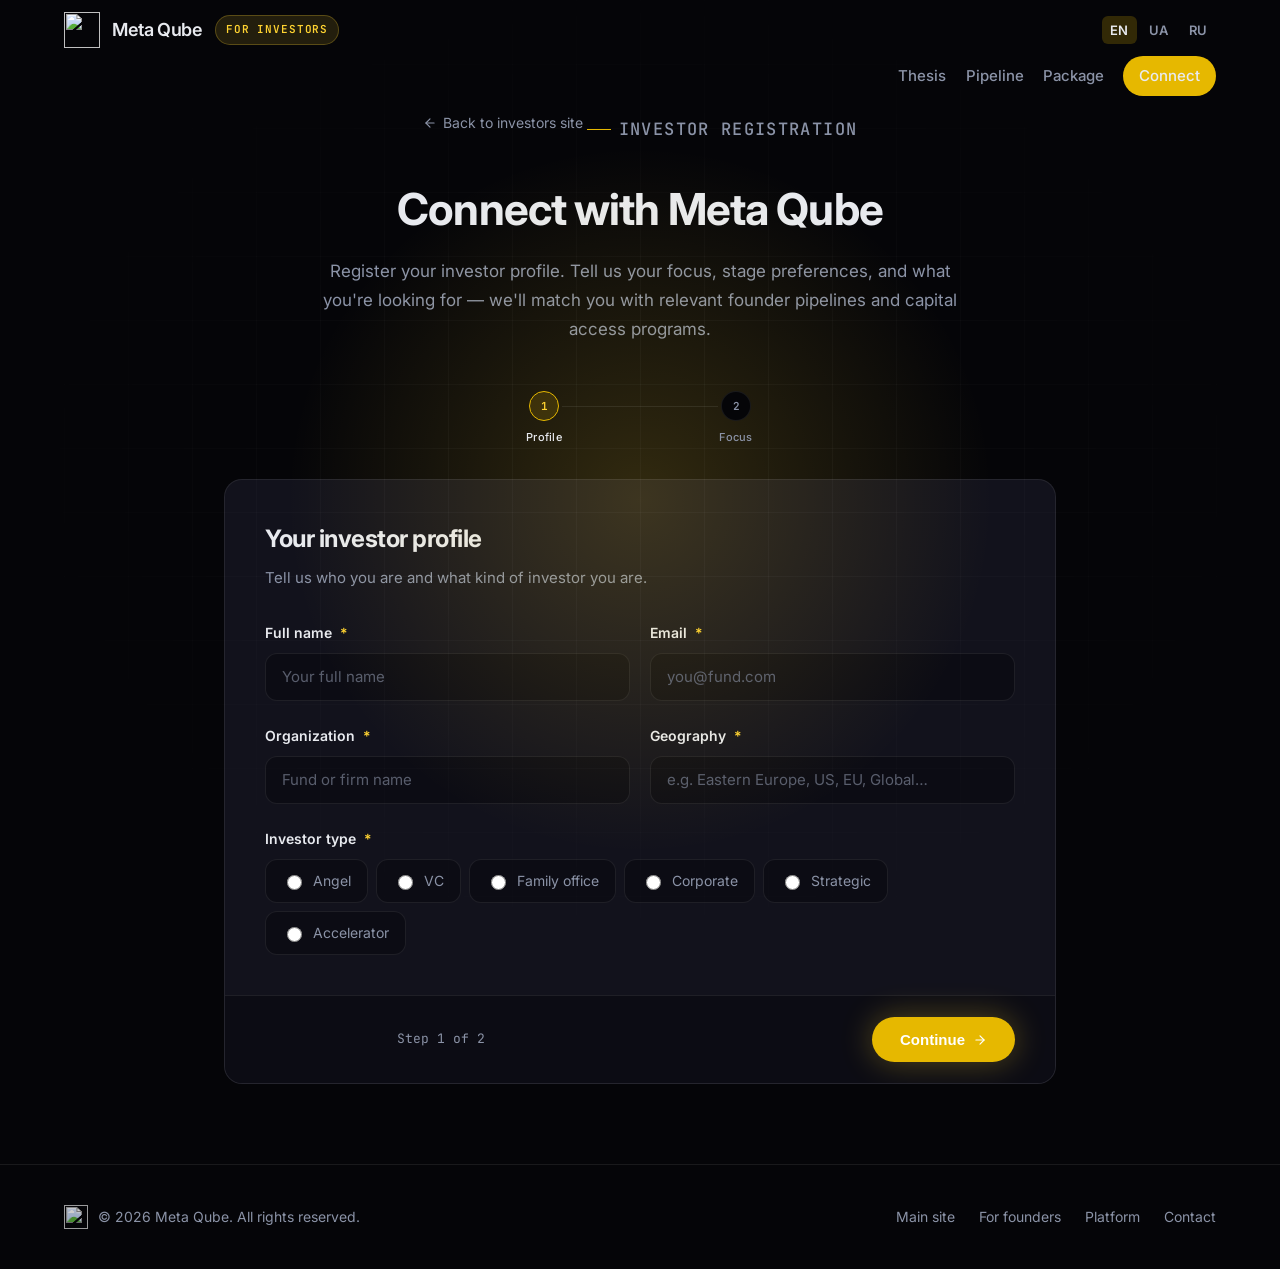
==== connect/index.html @ dbc69217 "Add registration form" ====
<!DOCTYPE html>
<html lang="en">
<head>
  <meta charset="UTF-8">
  <meta name="viewport" content="width=device-width, initial-scale=1.0">
  <meta name="description" content="Connect with Meta Qube — register your investor profile to explore verified, operationally-ready founder pipelines and capital access programs.">
  <meta name="theme-color" content="#FFD331">
  <title>Connect with Meta Qube — Investor Registration</title>

  <link rel="alternate" hreflang="en" href="https://capital.meta-qube.com/connect/">
  <link rel="alternate" hreflang="uk" href="https://capital.meta-qube.com/ua/connect/">
  <link rel="alternate" hreflang="ru" href="https://capital.meta-qube.com/ru/connect/">
  <link rel="alternate" hreflang="x-default" href="https://capital.meta-qube.com/connect/">

  <link rel="icon" href="https://meta-qube.com/favicon.ico" sizes="any">
  <link rel="icon" href="https://meta-qube.com/favicon-32x32.png" type="image/png" sizes="32x32">
  <link rel="icon" href="https://meta-qube.com/favicon-16x16.png" type="image/png" sizes="16x16">
  <link rel="apple-touch-icon" href="https://meta-qube.com/apple-touch-icon.png">
  <link rel="manifest" href="/site.webmanifest">

  <link rel="preconnect" href="https://fonts.googleapis.com">
  <link rel="preconnect" href="https://fonts.gstatic.com" crossorigin>
  <link href="https://fonts.googleapis.com/css2?family=Inter:wght@400;500;600;700&family=JetBrains+Mono:wght@500&display=swap" rel="stylesheet">
  <link rel="stylesheet" href="/styles.css">
  <style>
    .connect-page {
      position: relative;
      overflow: hidden;
      padding-block: 7rem 5rem;
      min-height: 100vh;
    }

    .connect-header {
      text-align: center;
      max-width: 42rem;
      margin: 0 auto 3rem;
    }

    .back-link {
      display: inline-flex;
      align-items: center;
      gap: 0.375rem;
      font-size: 0.875rem;
      color: var(--text-muted);
      margin-bottom: 1.75rem;
    }

    .back-link:hover { color: var(--text); }

    .connect-header h1 {
      font-size: clamp(2rem, 4vw, 2.75rem);
      font-weight: 700;
      letter-spacing: -0.02em;
      margin: 0.75rem 0 0.75rem;
    }

    .connect-header > p {
      color: var(--text-muted);
      font-size: 1.0625rem;
      margin: 0;
      line-height: 1.7;
    }

    /* 2-step stepper */
    .stepper {
      display: flex;
      align-items: flex-start;
      justify-content: center;
      max-width: 24rem;
      margin: 0 auto 2rem;
      padding: 0;
      list-style: none;
      gap: 0;
    }

    .stepper-step {
      display: flex;
      flex-direction: column;
      align-items: center;
      flex: 1;
      position: relative;
    }

    .stepper-step:not(:last-child)::after {
      content: '';
      position: absolute;
      top: 0.9375rem;
      left: calc(50% + 1.125rem);
      right: calc(-50% + 1.125rem);
      height: 1px;
      background: var(--border);
      transition: background 0.3s;
    }

    .stepper-step.completed:not(:last-child)::after {
      background: var(--accent);
    }

    .step-dot {
      width: 1.875rem;
      height: 1.875rem;
      border-radius: 50%;
      display: flex;
      align-items: center;
      justify-content: center;
      font-family: var(--font-mono);
      font-size: 0.6875rem;
      font-weight: 600;
      border: 1px solid var(--border);
      background: var(--bg);
      color: var(--text-muted);
      margin-bottom: 0.5rem;
      transition: border-color 0.2s, background 0.2s, color 0.2s;
      position: relative;
      z-index: 1;
    }

    .stepper-step.active .step-dot {
      border-color: var(--accent);
      background: color-mix(in srgb, var(--accent) 15%, transparent);
      color: var(--accent-bright);
    }

    .stepper-step.completed .step-dot {
      border-color: var(--accent);
      background: var(--accent);
      color: #1a1000;
    }

    .step-label {
      font-size: 0.6875rem;
      font-weight: 500;
      letter-spacing: 0.03em;
      color: var(--text-muted);
      text-align: center;
    }

    .stepper-step.active .step-label { color: var(--text); }

    /* Wizard card */
    .wizard-card {
      background: var(--surface);
      border: 1px solid var(--border);
      border-radius: calc(var(--radius) * 1.5);
      max-width: 52rem;
      margin: 0 auto;
      overflow: hidden;
    }

    .wizard-step { display: none; padding: 2.5rem; }
    .wizard-step.active { display: block; }
    .wizard-step-header { margin-bottom: 2rem; }

    .wizard-step-header h2 {
      font-size: 1.5rem;
      font-weight: 700;
      letter-spacing: -0.02em;
      margin: 0 0 0.5rem;
    }

    .step-desc { color: var(--text-muted); font-size: 0.9375rem; margin: 0; line-height: 1.6; }

    .form-row { display: grid; grid-template-columns: 1fr 1fr; gap: 1.25rem; }
    .form-group { margin-bottom: 1.5rem; }
    .form-group:last-child { margin-bottom: 0; }

    .form-label { display: block; font-size: 0.875rem; font-weight: 600; margin-bottom: 0.5rem; color: var(--text); }
    .req { color: var(--accent-bright); margin-left: 0.25rem; }

    .form-input, .form-select, .form-textarea {
      width: 100%;
      background: var(--bg-elevated);
      border: 1px solid var(--border);
      border-radius: var(--radius);
      padding: 0.75rem 1rem;
      color: var(--text);
      font-family: var(--font-sans);
      font-size: 0.9375rem;
      line-height: 1.5;
      transition: border-color 0.2s, box-shadow 0.2s;
      outline: none;
    }

    .form-input::placeholder, .form-textarea::placeholder { color: var(--text-muted); opacity: 0.6; }

    .form-input:focus, .form-select:focus, .form-textarea:focus {
      border-color: var(--accent);
      box-shadow: 0 0 0 3px var(--accent-glow);
    }

    .form-input.invalid, .form-select.invalid, .form-textarea.invalid { border-color: #ef5350; }

    .form-select {
      appearance: none;
      background-image: url("data:image/svg+xml,%3Csvg width='12' height='8' viewBox='0 0 12 8' fill='none' xmlns='http://www.w3.org/2000/svg'%3E%3Cpath d='M1 1l5 5 5-5' stroke='%238b93a7' stroke-width='1.5' stroke-linecap='round'/%3E%3C/svg%3E");
      background-repeat: no-repeat;
      background-position: right 1rem center;
      padding-right: 2.5rem;
      cursor: pointer;
    }

    .form-select option { background: var(--bg-elevated); }
    .form-textarea { resize: vertical; min-height: 5.5rem; }
    .form-hint { font-size: 0.8125rem; color: var(--text-muted); margin-top: 0.375rem; }
    .field-error { font-size: 0.8125rem; color: #ef5350; margin-top: 0.375rem; display: none; }
    .field-error.show { display: block; }

    .option-group {
      display: flex;
      flex-wrap: wrap;
      gap: 0.5rem;
      margin-top: 0.5rem;
    }

    .option-label {
      display: inline-flex;
      align-items: center;
      gap: 0.5rem;
      padding: 0.625rem 1rem;
      background: var(--bg-elevated);
      border: 1px solid var(--border);
      border-radius: var(--radius);
      cursor: pointer;
      font-size: 0.875rem;
      color: var(--text-muted);
      transition: border-color 0.15s, background 0.15s, color 0.15s;
      user-select: none;
    }

    .option-label:hover {
      border-color: color-mix(in srgb, var(--accent) 60%, transparent);
      background: color-mix(in srgb, var(--accent) 6%, transparent);
      color: var(--text);
    }

    .option-label input[type="radio"],
    .option-label input[type="checkbox"] {
      width: 0.9375rem;
      height: 0.9375rem;
      accent-color: var(--accent);
      flex-shrink: 0;
      cursor: pointer;
    }

    .option-label:has(input:checked) {
      border-color: var(--accent);
      background: color-mix(in srgb, var(--accent) 12%, transparent);
      color: var(--text);
    }

    .option-group.invalid .option-label { border-color: rgba(239, 83, 80, 0.4); }

    .wizard-nav {
      display: flex;
      align-items: center;
      padding: 1.25rem 2.5rem;
      border-top: 1px solid var(--border);
      background: var(--bg-elevated);
      gap: 1rem;
    }

    .wizard-nav-right { margin-left: auto; }
    .step-counter { font-family: var(--font-mono); font-size: 0.8125rem; color: var(--text-muted); }

    .consent-group {
      display: flex;
      align-items: flex-start;
      gap: 0.875rem;
      padding: 1.25rem;
      background: var(--bg-elevated);
      border: 1px solid var(--border);
      border-radius: var(--radius);
      margin-top: 1.5rem;
    }

    .consent-group.invalid { border-color: rgba(239, 83, 80, 0.4); }

    .consent-group input[type="checkbox"] {
      width: 1.125rem;
      height: 1.125rem;
      accent-color: var(--accent);
      flex-shrink: 0;
      margin-top: 0.1875rem;
      cursor: pointer;
    }

    .consent-group label { font-size: 0.875rem; color: var(--text-muted); cursor: pointer; line-height: 1.55; }

    .hp-field { position: absolute; left: -9999px; width: 1px; height: 1px; overflow: hidden; }

    .success-state { display: none; text-align: center; padding: 4rem 2rem; max-width: 40rem; margin: 0 auto; }
    .success-state.active { display: block; }

    .success-icon {
      width: 3.75rem;
      height: 3.75rem;
      display: flex;
      align-items: center;
      justify-content: center;
      background: color-mix(in srgb, var(--accent) 15%, transparent);
      border: 1px solid color-mix(in srgb, var(--accent) 30%, transparent);
      border-radius: 50%;
      margin: 0 auto 1.5rem;
      color: var(--accent-bright);
    }

    .success-state h2 { font-size: clamp(1.75rem, 3vw, 2.25rem); font-weight: 700; letter-spacing: -0.02em; margin: 0 0 1rem; }
    .success-state > p { color: var(--text-muted); font-size: 1rem; margin: 0 0 1.25rem; line-height: 1.7; }
    .success-ref { font-family: var(--font-mono); font-size: 0.8125rem; color: var(--text-muted); margin-bottom: 2rem; }

    .submit-error {
      display: none;
      margin-bottom: 1.25rem;
      padding: 1rem 1.25rem;
      background: rgba(239, 83, 80, 0.12);
      border: 1px solid rgba(239, 83, 80, 0.35);
      border-radius: var(--radius);
      color: #ffb4b4;
      font-size: 0.9375rem;
      line-height: 1.55;
    }

    .submit-error.show { display: block; }

    .btn:disabled { opacity: 0.6; cursor: not-allowed; transform: none; }

    @media (max-width: 640px) {
      .wizard-step { padding: 1.5rem; }
      .wizard-nav { padding: 1rem 1.5rem; flex-wrap: wrap; }
      .step-counter { order: -1; width: 100%; }
      .form-row { grid-template-columns: 1fr; }
    }
  </style>
</head>
<body class="audience-investors">
  <header class="site-header" id="header">
    <div class="container header-inner">
      <div class="header-top">
        <a href="/" class="logo">
          <img src="https://meta-qube.com/images/metaqube.png" alt="" width="36" height="36">
          Meta Qube
        </a>
        <span class="audience-badge">For investors</span>
        <nav class="lang-switch" aria-label="Language">
          <a href="/connect/" class="lang-link active" hreflang="en" aria-current="page">EN</a>
          <a href="/ua/connect/" class="lang-link" hreflang="uk">UA</a>
          <a href="/ru/connect/" class="lang-link" hreflang="ru">RU</a>
        </nav>
        <button class="menu-toggle" id="menu-toggle" aria-label="Toggle menu" aria-expanded="false">
          <svg width="24" height="24" viewBox="0 0 24 24" fill="none" stroke="currentColor" stroke-width="2" stroke-linecap="round">
            <line x1="4" y1="7" x2="20" y2="7"/>
            <line x1="4" y1="12" x2="20" y2="12"/>
            <line x1="4" y1="17" x2="20" y2="17"/>
          </svg>
        </button>
      </div>
      <nav class="nav" id="nav">
        <a href="/#thesis">Thesis</a>
        <a href="/#pipeline">Pipeline</a>
        <a href="/#capital-package">Package</a>
        <a href="/connect/" class="nav-cta">Connect</a>
      </nav>
    </div>
  </header>

  <main>
    <section class="connect-page">
      <div class="hero-bg" aria-hidden="true">
        <div class="hero-glow"></div>
        <div class="hero-grid"></div>
      </div>
      <div class="container">

        <header class="connect-header">
          <a href="/" class="back-link">
            <svg width="14" height="14" viewBox="0 0 24 24" fill="none" stroke="currentColor" stroke-width="2" stroke-linecap="round" stroke-linejoin="round" aria-hidden="true">
              <line x1="19" y1="12" x2="5" y2="12"/><polyline points="12 19 5 12 12 5"/>
            </svg>
            Back to investors site
          </a>
          <p class="eyebrow">Investor registration</p>
          <h1>Connect with Meta Qube</h1>
          <p>
            Register your investor profile. Tell us your focus, stage preferences, and
            what you're looking for — we'll match you with relevant founder pipelines
            and capital access programs.
          </p>
        </header>

        <!-- 2-step stepper -->
        <ol class="stepper" aria-label="Registration steps">
          <li class="stepper-step" id="s0"><span class="step-dot">1</span><span class="step-label">Profile</span></li>
          <li class="stepper-step" id="s1"><span class="step-dot">2</span><span class="step-label">Focus</span></li>
        </ol>

        <div id="wizard-container">
          <div class="wizard-card">

            <!-- Step 1: Contact & profile -->
            <div class="wizard-step" id="step-0">
              <div class="wizard-step-header">
                <h2>Your investor profile</h2>
                <p class="step-desc">Tell us who you are and what kind of investor you are.</p>
              </div>
              <div class="form-row">
                <div class="form-group">
                  <label class="form-label" for="full_name">Full name <span class="req">*</span></label>
                  <input type="text" id="full_name" name="full_name" class="form-input" autocomplete="name" placeholder="Your full name">
                  <div class="field-error" data-err="full_name">Please enter your full name.</div>
                </div>
                <div class="form-group">
                  <label class="form-label" for="email">Email <span class="req">*</span></label>
                  <input type="email" id="email" name="email" class="form-input" autocomplete="email" placeholder="you@fund.com">
                  <div class="field-error" data-err="email">Please enter a valid email address.</div>
                </div>
              </div>
              <div class="form-row">
                <div class="form-group">
                  <label class="form-label" for="organization">Organization <span class="req">*</span></label>
                  <input type="text" id="organization" name="organization" class="form-input" autocomplete="organization" placeholder="Fund or firm name">
                  <div class="field-error" data-err="organization">Please enter your organization.</div>
                </div>
                <div class="form-group">
                  <label class="form-label" for="geography">Geography <span class="req">*</span></label>
                  <input type="text" id="geography" name="geography" class="form-input" placeholder="e.g. Eastern Europe, US, EU, Global…">
                  <div class="field-error" data-err="geography">Please enter your focus geography.</div>
                </div>
              </div>
              <div class="form-group">
                <label class="form-label">Investor type <span class="req">*</span></label>
                <div class="option-group" data-radgroup="investor_type">
                  <label class="option-label"><input type="radio" name="investor_type" value="Angel"> Angel</label>
                  <label class="option-label"><input type="radio" name="investor_type" value="VC"> VC</label>
                  <label class="option-label"><input type="radio" name="investor_type" value="Family office"> Family office</label>
                  <label class="option-label"><input type="radio" name="investor_type" value="Corporate"> Corporate</label>
                  <label class="option-label"><input type="radio" name="investor_type" value="Strategic"> Strategic</label>
                  <label class="option-label"><input type="radio" name="investor_type" value="Accelerator"> Accelerator</label>
                </div>
                <div class="field-error" data-err="investor_type">Please select your investor type.</div>
              </div>
            </div>

            <!-- Step 2: Investment focus -->
            <div class="wizard-step" id="step-1">
              <div class="wizard-step-header">
                <h2>Investment focus</h2>
                <p class="step-desc">Tell us what you look for in early-stage startups.</p>
              </div>
              <div id="submit-error" class="submit-error" role="alert" hidden></div>
              <div class="form-group">
                <label class="form-label">Focus sectors <span class="req">*</span></label>
                <div class="option-group" data-chkgroup="focus_sectors">
                  <label class="option-label"><input type="checkbox" name="focus_sectors" value="SaaS"> SaaS</label>
                  <label class="option-label"><input type="checkbox" name="focus_sectors" value="Marketplace"> Marketplace</label>
                  <label class="option-label"><input type="checkbox" name="focus_sectors" value="Fintech"> Fintech</label>
                  <label class="option-label"><input type="checkbox" name="focus_sectors" value="AI/ML"> AI / ML</label>
                  <label class="option-label"><input type="checkbox" name="focus_sectors" value="HealthTech"> HealthTech</label>
                  <label class="option-label"><input type="checkbox" name="focus_sectors" value="EdTech"> EdTech</label>
                  <label class="option-label"><input type="checkbox" name="focus_sectors" value="PropTech"> PropTech</label>
                  <label class="option-label"><input type="checkbox" name="focus_sectors" value="Developer tools"> Developer tools</label>
                  <label class="option-label"><input type="checkbox" name="focus_sectors" value="Other"> Other</label>
                </div>
                <div class="field-error" data-err="focus_sectors">Please select at least one focus sector.</div>
              </div>
              <div class="form-group">
                <label class="form-label">Stage preference <span class="req">*</span></label>
                <div class="option-group" data-chkgroup="stage_preference">
                  <label class="option-label"><input type="checkbox" name="stage_preference" value="Pre-seed"> Pre-seed</label>
                  <label class="option-label"><input type="checkbox" name="stage_preference" value="Seed"> Seed</label>
                  <label class="option-label"><input type="checkbox" name="stage_preference" value="Series A"> Series A</label>
                  <label class="option-label"><input type="checkbox" name="stage_preference" value="Series B+"> Series B+</label>
                  <label class="option-label"><input type="checkbox" name="stage_preference" value="Later stage"> Later stage</label>
                </div>
                <div class="field-error" data-err="stage_preference">Please select at least one stage.</div>
              </div>
              <div class="form-row">
                <div class="form-group">
                  <label class="form-label" for="ticket_range">Typical ticket range <span class="req">*</span></label>
                  <select id="ticket_range" name="ticket_range" class="form-select">
                    <option value="">Select range</option>
                    <option value="Under $25K">&lt; $25K</option>
                    <option value="$25K–$100K">$25K – $100K</option>
                    <option value="$100K–$500K">$100K – $500K</option>
                    <option value="$500K–$2M">$500K – $2M</option>
                    <option value="$2M+">$2M+</option>
                  </select>
                  <div class="field-error" data-err="ticket_range">Please select your ticket range.</div>
                </div>
                <div class="form-group">
                  <label class="form-label">Pipeline interest <span class="req">*</span></label>
                  <div class="option-group" data-radgroup="pipeline_interest">
                    <label class="option-label"><input type="radio" name="pipeline_interest" value="Actively looking"> Actively looking</label>
                    <label class="option-label"><input type="radio" name="pipeline_interest" value="Selectively"> Selectively</label>
                    <label class="option-label"><input type="radio" name="pipeline_interest" value="Monitoring"> Monitoring</label>
                  </div>
                  <div class="field-error" data-err="pipeline_interest">Please select your pipeline interest.</div>
                </div>
              </div>
              <div class="form-group">
                <label class="form-label" for="notes">Additional notes</label>
                <textarea id="notes" name="notes" class="form-textarea" placeholder="Any specific criteria, co-investment interests, or programs you'd like to discuss?"></textarea>
              </div>
              <!-- Honeypot -->
              <div class="hp-field" aria-hidden="true">
                <label for="website">Website</label>
                <input type="text" id="website" name="website" tabindex="-1" autocomplete="off">
              </div>
              <div class="consent-group" id="consent-group">
                <input type="checkbox" id="consent" name="consent">
                <label for="consent">
                  I agree that the information I provide will be used by Meta Qube to evaluate
                  my registration and follow up by email. I understand this is not a binding agreement.
                </label>
              </div>
              <div class="field-error" data-err="consent">Please confirm your consent to proceed.</div>
            </div>

            <!-- Navigation -->
            <div class="wizard-nav">
              <button id="btn-back" class="btn btn-secondary" type="button">
                <svg width="14" height="14" viewBox="0 0 24 24" fill="none" stroke="currentColor" stroke-width="2" stroke-linecap="round" stroke-linejoin="round" aria-hidden="true">
                  <line x1="19" y1="12" x2="5" y2="12"/><polyline points="12 19 5 12 12 5"/>
                </svg>
                Back
              </button>
              <span id="step-counter" class="step-counter">Step 1 of 2</span>
              <div class="wizard-nav-right">
                <button id="btn-next" class="btn btn-primary" type="button">
                  Continue
                  <svg width="14" height="14" viewBox="0 0 24 24" fill="none" stroke="currentColor" stroke-width="2" stroke-linecap="round" stroke-linejoin="round" aria-hidden="true">
                    <line x1="5" y1="12" x2="19" y2="12"/><polyline points="12 5 19 12 12 19"/>
                  </svg>
                </button>
                <button id="btn-submit" class="btn btn-primary" type="button" style="display:none">
                  Submit registration
                  <svg width="14" height="14" viewBox="0 0 24 24" fill="none" stroke="currentColor" stroke-width="2" stroke-linecap="round" stroke-linejoin="round" aria-hidden="true">
                    <line x1="5" y1="12" x2="19" y2="12"/><polyline points="12 5 19 12 12 19"/>
                  </svg>
                </button>
              </div>
            </div>

          </div><!-- /.wizard-card -->
        </div><!-- /#wizard-container -->

        <!-- Success state -->
        <div id="success-state" class="success-state" role="status">
          <div class="success-icon" aria-hidden="true">
            <svg width="26" height="26" viewBox="0 0 24 24" fill="none" stroke="currentColor" stroke-width="2.5" stroke-linecap="round" stroke-linejoin="round">
              <polyline points="20 6 9 17 4 12"/>
            </svg>
          </div>
          <p class="eyebrow" style="justify-content:center">Registration received</p>
          <h2>We'll be in touch</h2>
          <p>
            Your investor registration has been submitted. The Meta Qube team will review
            your profile and reach out to <strong id="success-email"></strong> shortly.
          </p>
          <p class="success-ref">Reference: <code id="success-app-id"></code></p>
          <a href="/" class="btn btn-secondary">Back to investors site</a>
        </div>

      </div><!-- /.container -->
    </section>
  </main>

  <footer class="site-footer">
    <div class="container footer-inner">
      <div class="footer-brand">
        <img src="https://meta-qube.com/images/metaqube.png" alt="" width="24" height="24">
        <span>&copy; 2026 Meta Qube. All rights reserved.</span>
      </div>
      <div class="footer-links">
        <a href="https://meta-qube.com/">Main site</a>
        <a href="https://founders.meta-qube.com/">For founders</a>
        <a href="https://platform.meta-qube.com/">Platform</a>
        <a href="mailto:timur@metarhia.com">Contact</a>
      </div>
    </div>
  </footer>

  <iframe name="hidden_submit_frame" hidden title="" aria-hidden="true"></iframe>

  <noscript>
    <style>.wizard-card,.stepper{display:none}</style>
    <div style="text-align:center;padding:5rem 2rem;color:#8b93a7">
      JavaScript is required for this form.
      You can also reach us at <a href="mailto:timur@metarhia.com">timur@metarhia.com</a>.
    </div>
  </noscript>

  <script>
    const header = document.getElementById('header');
    const menuToggle = document.getElementById('menu-toggle');
    const nav = document.getElementById('nav');

    window.addEventListener('scroll', () => {
      header.classList.toggle('scrolled', window.scrollY > 20);
    }, { passive: true });

    menuToggle.addEventListener('click', () => {
      const open = nav.classList.toggle('open');
      menuToggle.setAttribute('aria-expanded', open);
    });

    nav.querySelectorAll('a').forEach(link => {
      link.addEventListener('click', () => {
        nav.classList.remove('open');
        menuToggle.setAttribute('aria-expanded', 'false');
      });
    });

    (function () {
      // =================================================================
      // SETUP REQUIRED — replace placeholder values with real Google Form
      // entry IDs after completing GOOGLE_FORMS_SETUP.md.
      // =================================================================
      const FORM_ACTION = 'https://docs.google.com/forms/d/e/1FAIpQLSeL9eDaKQGil574lGF-RE7xICGuHhQXOnE_uFR2UfyzG5wZzw/formResponse';

      const FIELD_MAP = {
        application_id:    'entry.516014060',
        locale:            'entry.22774475',
        website:           'entry.619349226',
        full_name:         'entry.281403150',
        email:             'entry.1877680361',
        organization:      'entry.714760246',
        investor_type:     'entry.449309169',
        geography:         'entry.194112793',
        focus_sectors:     'entry.1850735877',
        stage_preference:  'entry.1570633267',
        ticket_range:      'entry.1666657565',
        pipeline_interest: 'entry.1932667155',
        notes:             'entry.522374752',
      };

      const DRAFT_KEY   = 'metaqube-investor-connect';
      const TOTAL_STEPS = 2;

      let currentStep = 0;
      let data = (function () { try { return JSON.parse(localStorage.getItem(DRAFT_KEY)) || {}; } catch { return {}; } })();
      if (!data.application_id) {
        data.application_id = crypto.randomUUID ? crypto.randomUUID() : 'xxxxxxxx-xxxx-4xxx-yxxx-xxxxxxxxxxxx'.replace(/[xy]/g, c => { const r = Math.random() * 16 | 0; return (c === 'x' ? r : (r & 0x3 | 0x8)).toString(16); });
      }

      const stepEls   = Array.from(document.querySelectorAll('.wizard-step'));
      const stepDots  = Array.from(document.querySelectorAll('.stepper-step'));
      const btnBack   = document.getElementById('btn-back');
      const btnNext   = document.getElementById('btn-next');
      const btnSubmit = document.getElementById('btn-submit');
      const container = document.getElementById('wizard-container');
      const successEl = document.getElementById('success-state');
      const counterEl = document.getElementById('step-counter');
      const submitError = document.getElementById('submit-error');

      const PLACEHOLDER_RE = /REPLACE|_FORM_ID/i;
      const SUBMIT_ERROR_MSG = 'This form is not connected to Google Forms yet, so your registration was not saved. Complete GOOGLE_FORMS_SETUP.md and replace the placeholder form URL and entry IDs in this page. Your answers are still saved in this browser — you can submit again after setup. Or email <a href="mailto:timur@metarhia.com">timur@metarhia.com</a>.';

      function saveDraft() { try { localStorage.setItem(DRAFT_KEY, JSON.stringify(data)); } catch {} }
      function clearDraft() { try { localStorage.removeItem(DRAFT_KEY); } catch {} }

      function collectStep(idx) {
        const step = stepEls[idx];
        step.querySelectorAll('input:not([type=radio]):not([type=checkbox]), select, textarea').forEach(el => { if (el.name) data[el.name] = el.value.trim(); });
        const radioNames = new Set([...step.querySelectorAll('input[type=radio]')].map(e => e.name));
        radioNames.forEach(name => { const c = step.querySelector(`input[type=radio][name="${name}"]:checked`); data[name] = c ? c.value : (data[name] || ''); });
        const checkNames = new Set([...step.querySelectorAll('input[type=checkbox]:not(#consent)')].map(e => e.name));
        checkNames.forEach(name => { data[name] = [...step.querySelectorAll(`input[type=checkbox][name="${name}"]:checked`)].map(e => e.value); });
        saveDraft();
      }

      function restoreStep(idx) {
        const step = stepEls[idx];
        step.querySelectorAll('input:not([type=radio]):not([type=checkbox]), select, textarea').forEach(el => { if (el.name && data[el.name] !== undefined) el.value = data[el.name]; });
        step.querySelectorAll('input[type=radio]').forEach(el => { el.checked = data[el.name] === el.value; });
        step.querySelectorAll('input[type=checkbox]:not(#consent)').forEach(el => { el.checked = Array.isArray(data[el.name]) && data[el.name].includes(el.value); });
      }

      function validateStep(idx) {
        const step = stepEls[idx];
        let ok = true;
        step.querySelectorAll('.field-error.show').forEach(e => e.classList.remove('show'));
        step.querySelectorAll('.invalid').forEach(e => e.classList.remove('invalid'));
        step.querySelectorAll('.option-group.invalid').forEach(e => e.classList.remove('invalid'));

        step.querySelectorAll('input:not([type=radio]):not([type=checkbox]):not([name=website]):not([name=consent]), select').forEach(el => {
          if (!el.value.trim()) { el.classList.add('invalid'); const err = step.querySelector(`[data-err="${el.name}"]`); if (err) err.classList.add('show'); ok = false; }
          if (el.type === 'email' && el.value && !/^[^\s@]+@[^\s@]+\.[^\s@]+$/.test(el.value)) { el.classList.add('invalid'); const err = step.querySelector(`[data-err="${el.name}"]`); if (err) err.classList.add('show'); ok = false; }
        });

        step.querySelectorAll('[data-radgroup]').forEach(group => { const name = group.dataset.radgroup; if (!step.querySelector(`input[type=radio][name="${name}"]:checked`)) { group.classList.add('invalid'); const err = step.querySelector(`[data-err="${name}"]`); if (err) err.classList.add('show'); ok = false; } });
        step.querySelectorAll('[data-chkgroup]').forEach(group => { const name = group.dataset.chkgroup; if (!step.querySelector(`input[type=checkbox][name="${name}"]:checked`)) { group.classList.add('invalid'); const err = step.querySelector(`[data-err="${name}"]`); if (err) err.classList.add('show'); ok = false; } });

        if (idx === TOTAL_STEPS - 1) {
          const consent = step.querySelector('#consent');
          const cg = document.getElementById('consent-group');
          if (consent && !consent.checked) { if (cg) cg.classList.add('invalid'); const err = step.querySelector('[data-err="consent"]'); if (err) err.classList.add('show'); ok = false; }
        }

        return ok;
      }

      function showStep(idx) {
        stepEls.forEach(s => s.classList.remove('active'));
        stepEls[idx].classList.add('active');
        restoreStep(idx);
        stepDots.forEach((dot, i) => { dot.classList.toggle('completed', i < idx); dot.classList.toggle('active', i === idx); });
        if (counterEl) counterEl.textContent = `Step ${idx + 1} of ${TOTAL_STEPS}`;
        btnBack.style.visibility = idx === 0 ? 'hidden' : 'visible';
        const isLast = idx === TOTAL_STEPS - 1;
        btnNext.style.display   = isLast ? 'none' : 'inline-flex';
        btnSubmit.style.display = isLast ? 'inline-flex' : 'none';
        window.scrollTo({ top: 0, behavior: 'smooth' });
      }

      function isFormConfigured() {
        if (!FORM_ACTION || PLACEHOLDER_RE.test(FORM_ACTION)) return false;
        return Object.values(FIELD_MAP).every((id) => id && !PLACEHOLDER_RE.test(id));
      }

      function hideSubmitError() {
        if (!submitError) return;
        submitError.hidden = true;
        submitError.classList.remove('show');
        submitError.innerHTML = '';
      }

      function showSubmitError(html) {
        if (!submitError) return;
        submitError.innerHTML = html;
        submitError.hidden = false;
        submitError.classList.add('show');
        submitError.scrollIntoView({ behavior: 'smooth', block: 'nearest' });
      }

      function showSuccess() {
        container.style.display = 'none';
        document.querySelector('.stepper').style.display = 'none';
        successEl.classList.add('active');
        const emailEl = document.getElementById('success-email');
        const appIdEl = document.getElementById('success-app-id');
        if (emailEl) emailEl.textContent = data.email || '';
        if (appIdEl) appIdEl.textContent = data.application_id || '';
      }

      function submitToGoogleForm() {
        return new Promise((resolve, reject) => {
          const frame = document.querySelector('iframe[name="hidden_submit_frame"]');
          if (!frame) { reject(new Error('missing iframe')); return; }
          const timeout = window.setTimeout(() => { frame.removeEventListener('load', onLoad); reject(new Error('timeout')); }, 15000);
          function onLoad() { window.clearTimeout(timeout); frame.removeEventListener('load', onLoad); resolve(); }
          frame.addEventListener('load', onLoad);
          const form = document.createElement('form');
          form.method = 'POST'; form.action = FORM_ACTION; form.target = 'hidden_submit_frame';
          function addInput(name, value) { const i = document.createElement('input'); i.type = 'hidden'; i.name = name; i.value = value; form.appendChild(i); }
          addInput(FIELD_MAP.application_id, data.application_id || '');
          addInput(FIELD_MAP.locale, document.documentElement.lang || 'en');
          addInput(FIELD_MAP.website, data.website || '');
          Object.entries(FIELD_MAP).forEach(([key, entryId]) => {
            if (['application_id', 'locale', 'website'].includes(key)) return;
            const val = data[key]; if (val == null || val === '') return;
            if (Array.isArray(val)) addInput(entryId, val.join(', ')); else addInput(entryId, String(val));
          });
          document.body.appendChild(form); form.submit(); form.remove();
        });
      }

      btnBack.addEventListener('click', () => { collectStep(currentStep); currentStep--; showStep(currentStep); });
      btnNext.addEventListener('click', () => { collectStep(currentStep); if (!validateStep(currentStep)) return; currentStep++; showStep(currentStep); });
      btnSubmit.addEventListener('click', async () => {
        collectStep(currentStep);
        hideSubmitError();
        if (!validateStep(currentStep)) return;
        if (!isFormConfigured()) {
          showSubmitError(SUBMIT_ERROR_MSG);
          return;
        }
        btnSubmit.disabled = true;
        const prevLabel = btnSubmit.innerHTML;
        btnSubmit.textContent = 'Submitting…';
        try {
          await submitToGoogleForm();
          clearDraft();
          showSuccess();
        } catch {
          showSubmitError('Submission failed. Please check your connection and try again, or email <a href="mailto:timur@metarhia.com">timur@metarhia.com</a>.');
          btnSubmit.disabled = false;
          btnSubmit.innerHTML = prevLabel;
        }
      });

      showStep(0);
    })();
  </script>
</body>
</html>
---- styles.css ----
:root {
  --bg: #050508;
  --bg-elevated: #0c0c14;
  --surface: #12121c;
  --border: rgba(255, 255, 255, 0.08);
  --text: #e8eaef;
  --text-muted: #8b93a7;
  --accent: #0080e8;
  --accent-bright: #33a0ff;
  --accent-glow: rgba(0, 128, 232, 0.35);
  --green: #3ecf8e;
  --font-sans: "Inter", system-ui, -apple-system, sans-serif;
  --font-mono: "JetBrains Mono", ui-monospace, monospace;
  --max-width: 72rem;
  --radius: 0.75rem;
}

*,
*::before,
*::after {
  box-sizing: border-box;
}

html {
  scroll-behavior: smooth;
}

body {
  margin: 0;
  font-family: var(--font-sans);
  font-size: 1rem;
  line-height: 1.6;
  color: var(--text);
  background: var(--bg);
  -webkit-font-smoothing: antialiased;
}

img {
  max-width: 100%;
  height: auto;
  display: block;
}

a {
  color: var(--accent-bright);
  text-decoration: none;
  transition: color 0.2s;
}

a:hover {
  color: #6bc4ff;
}

.container {
  width: min(100% - 2rem, var(--max-width));
  margin-inline: auto;
}

/* Header */

.site-header {
  position: fixed;
  inset: 0 0 auto;
  z-index: 100;
  border-bottom: 1px solid transparent;
  transition: background 0.3s, border-color 0.3s, backdrop-filter 0.3s;
  overflow-x: clip;
}

.site-header.scrolled {
  background: rgba(5, 5, 8, 0.85);
  backdrop-filter: blur(12px);
  border-bottom-color: var(--border);
}

.header-inner {
  container-type: inline-size;
  container-name: site-header;
  position: relative;
  display: flex;
  flex-direction: column;
  align-items: stretch;
  gap: 0.5rem;
  padding-block: 0.75rem 0.875rem;
  min-width: 0;
}

.header-top {
  display: flex;
  align-items: center;
  gap: 0.75rem;
  min-width: 0;
}

.logo {
  display: flex;
  align-items: center;
  gap: 0.75rem;
  color: var(--text);
  font-weight: 600;
  font-size: 1.125rem;
  letter-spacing: -0.02em;
  flex-shrink: 0;
}

.logo img {
  width: 2.25rem;
  height: 2.25rem;
}

.nav {
  display: flex;
  align-items: center;
  justify-content: flex-end;
  gap: clamp(0.625rem, 1.5vw, 1.5rem);
  min-width: 0;
}

.nav a {
  color: var(--text-muted);
  font-size: clamp(0.8125rem, 0.78rem + 0.2vw, 0.9375rem);
  font-weight: 500;
  white-space: nowrap;
}

.nav a:hover {
  color: var(--text);
}

.nav-cta {
  color: var(--text) !important;
  background: var(--accent);
  padding: 0.5rem 1rem;
  border-radius: 999px;
  font-weight: 600;
  flex-shrink: 0;
}

.nav-cta:hover {
  background: var(--accent-bright);
  color: var(--text) !important;
}

.lang-switch {
  display: flex;
  align-items: center;
  gap: 0.25rem;
  margin-left: auto;
  flex-shrink: 0;
}

.lang-link {
  color: var(--text-muted);
  font-size: 0.8125rem;
  font-weight: 600;
  letter-spacing: 0.04em;
  padding: 0.25rem 0.5rem;
  border-radius: 0.375rem;
  transition: color 0.2s, background 0.2s;
}

.lang-link:hover {
  color: var(--text);
  background: rgba(255, 255, 255, 0.06);
}

.lang-link.active {
  color: var(--text);
  background: rgba(0, 128, 232, 0.2);
}

.menu-toggle {
  display: none;
  flex-shrink: 0;
  background: none;
  border: none;
  color: var(--text);
  cursor: pointer;
  padding: 0.25rem;
  margin-left: 0.25rem;
}

@container site-header (max-width: 62rem) {
  .menu-toggle {
    display: block;
  }

  .nav {
    display: none;
    position: absolute;
    top: 100%;
    left: 0;
    right: 0;
    flex-direction: column;
    align-items: stretch;
    gap: 0;
    flex-shrink: 0;
    background: rgba(5, 5, 8, 0.95);
    backdrop-filter: blur(12px);
    border-bottom: 1px solid var(--border);
    padding: 1rem;
    z-index: 10;
  }

  .nav.open {
    display: flex;
  }

  .nav a {
    padding: 0.75rem 1rem;
    width: 100%;
    font-size: 0.9375rem;
    white-space: normal;
  }

  .nav-cta {
    text-align: center;
    margin-top: 0.5rem;
  }
}

/* Hero */

.hero {
  position: relative;
  min-height: 100vh;
  display: flex;
  align-items: center;
  padding-block: 7rem 4rem;
  overflow: hidden;
}

.hero-bg {
  position: absolute;
  inset: 0;
  pointer-events: none;
}

.hero-glow {
  position: absolute;
  top: 10%;
  left: 50%;
  translate: -50% 0;
  width: min(90vw, 48rem);
  height: min(90vw, 48rem);
  background: radial-gradient(circle, var(--accent-glow) 0%, transparent 65%);
  opacity: 0.6;
}

.hero-grid {
  position: absolute;
  inset: 0;
  background-image:
    linear-gradient(rgba(255, 255, 255, 0.03) 1px, transparent 1px),
    linear-gradient(90deg, rgba(255, 255, 255, 0.03) 1px, transparent 1px);
  background-size: 4rem 4rem;
  mask-image: radial-gradient(ellipse 70% 60% at 50% 40%, black 20%, transparent 75%);
}

.hero-inner {
  position: relative;
  display: grid;
  grid-template-columns: 1fr 1fr;
  gap: 3rem;
  align-items: center;
}

.hero-content {
  max-width: 34rem;
  container-type: inline-size;
}

.eyebrow {
  display: inline-flex;
  align-items: center;
  gap: 0.5rem;
  font-family: var(--font-mono);
  font-size: 0.8125rem;
  font-weight: 500;
  letter-spacing: 0.08em;
  text-transform: uppercase;
  color: var(--accent-bright);
  margin-bottom: 1.25rem;
}

.eyebrow::before {
  content: "";
  width: 1.5rem;
  height: 1px;
  background: var(--accent);
}

.hero h1 {
  font-size: clamp(1.125rem, 10.5cqw, 3.75rem);
  font-weight: 700;
  line-height: 1.08;
  letter-spacing: -0.03em;
  margin: 0 0 1.25rem;
}

.hero h1 .hero-line {
  display: block;
  white-space: nowrap;
}

.hero h1 .hero-line-accent {
  font-size: 0.9em;
  background: linear-gradient(135deg, var(--text) 30%, var(--accent-bright));
  -webkit-background-clip: text;
  background-clip: text;
  -webkit-text-fill-color: transparent;
}

.hero-lead {
  font-size: 1.1875rem;
  color: var(--text-muted);
  margin: 0 0 2rem;
  line-height: 1.7;
}

.hero-actions {
  display: flex;
  flex-wrap: wrap;
  gap: 1rem;
}

.btn {
  display: inline-flex;
  align-items: center;
  justify-content: center;
  gap: 0.5rem;
  padding: 0.875rem 1.75rem;
  border-radius: 999px;
  font-weight: 600;
  font-size: 0.9375rem;
  border: none;
  cursor: pointer;
  transition: transform 0.2s, box-shadow 0.2s, background 0.2s;
}

.btn:hover {
  transform: translateY(-1px);
}

.btn-primary {
  background: var(--accent);
  color: #fff;
  box-shadow: 0 0 2rem var(--accent-glow);
}

.btn-primary:hover {
  background: var(--accent-bright);
  color: #fff;
  box-shadow: 0 0 2.5rem var(--accent-glow);
}

.btn-secondary {
  background: transparent;
  color: var(--text);
  border: 1px solid var(--border);
}

.btn-secondary:hover {
  border-color: rgba(255, 255, 255, 0.2);
  background: rgba(255, 255, 255, 0.04);
  color: var(--text);
}

.hero-visual {
  display: flex;
  justify-content: center;
  align-items: center;
}

.hero-cube {
  width: min(100%, 28rem);
  filter: drop-shadow(0 0 4rem var(--accent-glow));
  animation: float 6s ease-in-out infinite;
}

@keyframes float {
  0%, 100% { transform: translateY(0); }
  50% { transform: translateY(-12px); }
}

/* Pillars */

.pillars {
  padding-block: 3rem;
  border-block: 1px solid var(--border);
  background: var(--bg-elevated);
}

.pillars-grid {
  display: grid;
  grid-template-columns: repeat(4, 1fr);
  gap: 1.5rem;
}

.pillar {
  text-align: center;
  padding: 1rem;
}

.pillar-icon {
  width: 2.5rem;
  height: 2.5rem;
  display: flex;
  align-items: center;
  justify-content: center;
  margin: 0 auto 0.875rem;
  color: var(--accent-bright);
}

.pillar-icon svg {
  width: 1.5rem;
  height: 1.5rem;
}

.pillar-label {
  font-weight: 600;
  font-size: 0.9375rem;
  margin-bottom: 0.25rem;
}

.pillar-desc {
  font-size: 0.8125rem;
  color: var(--text-muted);
  line-height: 1.5;
}

/* Platform */

.platform-grid {
  display: grid;
  grid-template-columns: repeat(2, 1fr);
  gap: 1.5rem;
}

.platform-card {
  background: var(--surface);
  border: 1px solid var(--border);
  border-radius: calc(var(--radius) * 1.25);
  padding: 2.25rem;
}

.platform-card h3 {
  font-size: 1.375rem;
  font-weight: 700;
  letter-spacing: -0.02em;
  margin: 0 0 1rem;
}

.platform-card > p {
  color: var(--text-muted);
  font-size: 0.9375rem;
  line-height: 1.65;
  margin: 0 0 1.5rem;
}

.platform-badge {
  display: inline-block;
  font-family: var(--font-mono);
  font-size: 0.75rem;
  font-weight: 500;
  letter-spacing: 0.06em;
  text-transform: uppercase;
  color: var(--accent-bright);
  background: rgba(0, 128, 232, 0.12);
  padding: 0.375rem 0.75rem;
  border-radius: 999px;
  margin-bottom: 1.25rem;
}

.platform-badge.accent-green {
  color: var(--green);
  background: rgba(62, 207, 142, 0.12);
}

.feature-list {
  list-style: none;
  margin: 0;
  padding: 0;
  display: grid;
  gap: 0.625rem;
}

.feature-list li {
  position: relative;
  padding-left: 1.25rem;
  font-size: 0.875rem;
  color: var(--text-muted);
  line-height: 1.5;
}

.feature-list li::before {
  content: "";
  position: absolute;
  left: 0;
  top: 0.55em;
  width: 0.375rem;
  height: 0.375rem;
  border-radius: 50%;
  background: var(--accent);
}

/* Modules */

.module-contract {
  display: grid;
  grid-template-columns: repeat(4, 1fr);
  gap: 1rem;
  margin-bottom: 2rem;
}

.contract-item {
  background: var(--surface);
  border: 1px solid var(--border);
  border-radius: var(--radius);
  padding: 1.25rem;
  text-align: center;
}

.contract-key {
  display: block;
  font-family: var(--font-mono);
  font-size: 0.75rem;
  font-weight: 500;
  letter-spacing: 0.04em;
  text-transform: uppercase;
  color: var(--accent-bright);
  margin-bottom: 0.375rem;
}

.contract-val {
  display: block;
  font-size: 0.875rem;
  color: var(--text-muted);
}

.tag-cloud {
  display: flex;
  flex-wrap: wrap;
  gap: 0.625rem;
  justify-content: center;
}

.tag {
  font-size: 0.8125rem;
  font-weight: 500;
  color: var(--text-muted);
  background: var(--surface);
  border: 1px solid var(--border);
  padding: 0.4375rem 0.875rem;
  border-radius: 999px;
  transition: border-color 0.2s, color 0.2s;
}

.tag:hover {
  border-color: rgba(0, 128, 232, 0.35);
  color: var(--text);
}

/* Capabilities */

.capabilities {
  background: var(--bg-elevated);
  border-block: 1px solid var(--border);
}

/* Formula */

.formula {
  padding-block: 5rem;
}

.formula-box {
  max-width: 52rem;
  margin-inline: auto;
  background: var(--surface);
  border: 1px solid var(--border);
  border-radius: calc(var(--radius) * 1.25);
  padding: 2rem;
  text-align: center;
}

.formula-code {
  display: block;
  font-family: var(--font-mono);
  font-size: clamp(0.75rem, 2vw, 0.875rem);
  line-height: 1.7;
  color: var(--text-muted);
  word-break: break-word;
}

.formula-tagline {
  margin: 1.5rem 0 0;
  font-size: 1.0625rem;
  font-weight: 600;
  color: var(--text);
}

.principle-list {
  list-style: none;
  padding: 0;
  margin: 0;
  text-align: left;
  display: grid;
  gap: 0.75rem;
}

.principle-list li {
  position: relative;
  padding-left: 1.25rem;
  color: var(--text-muted);
  line-height: 1.6;
}

.principle-list li::before {
  content: "";
  position: absolute;
  left: 0;
  top: 0.6em;
  width: 0.375rem;
  height: 0.375rem;
  border-radius: 50%;
  background: var(--accent);
}

.platform-badge.accent-amber {
  color: #f5c842;
  background: rgba(245, 200, 66, 0.12);
  border: 1px solid rgba(245, 200, 66, 0.25);
}

/* Sections */

section {
  padding-block: 5rem;
}

.section-header {
  max-width: 40rem;
  margin-bottom: 3rem;
}

.section-header.centered {
  margin-inline: auto;
  text-align: center;
}

.section-tag {
  font-family: var(--font-mono);
  font-size: 0.8125rem;
  font-weight: 500;
  letter-spacing: 0.1em;
  text-transform: uppercase;
  color: var(--accent-bright);
  margin-bottom: 0.75rem;
}

.section-header h2 {
  font-size: clamp(1.875rem, 3.5vw, 2.5rem);
  font-weight: 700;
  letter-spacing: -0.02em;
  line-height: 1.15;
  margin: 0 0 1rem;
}

.section-header p {
  color: var(--text-muted);
  font-size: 1.0625rem;
  margin: 0;
  line-height: 1.7;
}

/* Cards */

.card-grid {
  display: grid;
  grid-template-columns: repeat(3, 1fr);
  gap: 1.5rem;
}

.card {
  background: var(--surface);
  border: 1px solid var(--border);
  border-radius: var(--radius);
  padding: 2rem;
  transition: border-color 0.25s, transform 0.25s;
}

.card:hover {
  border-color: rgba(0, 128, 232, 0.35);
  transform: translateY(-2px);
}

.card-icon {
  width: 2.75rem;
  height: 2.75rem;
  display: flex;
  align-items: center;
  justify-content: center;
  background: rgba(0, 128, 232, 0.12);
  border-radius: 0.625rem;
  color: var(--accent-bright);
  margin-bottom: 1.25rem;
}

.card-icon svg {
  width: 1.375rem;
  height: 1.375rem;
}

.card h3 {
  font-size: 1.125rem;
  font-weight: 600;
  margin: 0 0 0.625rem;
}

.card p {
  color: var(--text-muted);
  font-size: 0.9375rem;
  margin: 0;
  line-height: 1.65;
}

/* Process */

.process {
  background: var(--bg-elevated);
  border-block: 1px solid var(--border);
}

.process-steps {
  display: grid;
  grid-template-columns: repeat(3, 1fr);
  gap: 1.5rem;
  counter-reset: step;
}

.process-step {
  position: relative;
  padding: 1.5rem;
}

.process-step::before {
  counter-increment: step;
  content: counter(step, decimal-leading-zero);
  display: block;
  font-family: var(--font-mono);
  font-size: 0.8125rem;
  font-weight: 600;
  color: var(--accent);
  margin-bottom: 1rem;
}

.process-step h3 {
  font-size: 1.0625rem;
  font-weight: 600;
  margin: 0 0 0.5rem;
}

.process-step p {
  color: var(--text-muted);
  font-size: 0.9375rem;
  margin: 0;
  line-height: 1.6;
}

/* CTA */

.cta {
  padding-block: 5rem;
}

.cta-box {
  position: relative;
  overflow: hidden;
  background: linear-gradient(135deg, rgba(0, 128, 232, 0.15) 0%, var(--surface) 50%);
  border: 1px solid rgba(0, 128, 232, 0.25);
  border-radius: calc(var(--radius) * 1.5);
  padding: clamp(2.5rem, 5vw, 4rem);
  text-align: center;
}

.cta-box::before {
  content: "";
  position: absolute;
  inset: 0;
  background: radial-gradient(circle at 30% 50%, var(--accent-glow), transparent 55%);
  pointer-events: none;
}

.cta-box h2 {
  position: relative;
  font-size: clamp(1.75rem, 3vw, 2.25rem);
  font-weight: 700;
  letter-spacing: -0.02em;
  margin: 0 0 1rem;
}

.cta-box p {
  position: relative;
  color: var(--text-muted);
  font-size: 1.0625rem;
  max-width: 32rem;
  margin: 0 auto 2rem;
  line-height: 1.7;
}

.cta-box .btn {
  position: relative;
}

/* Footer */

.site-footer {
  border-top: 1px solid var(--border);
  padding-block: 2.5rem;
}

.footer-inner {
  display: flex;
  align-items: center;
  justify-content: space-between;
  flex-wrap: wrap;
  gap: 1.5rem;
}

.footer-brand {
  display: flex;
  align-items: center;
  gap: 0.625rem;
  color: var(--text-muted);
  font-size: 0.875rem;
}

.footer-brand img {
  width: 1.5rem;
  height: 1.5rem;
  opacity: 0.8;
}

.footer-links {
  display: flex;
  gap: 1.5rem;
}

.footer-links a {
  color: var(--text-muted);
  font-size: 0.875rem;
}

.footer-links a:hover {
  color: var(--text);
}

/* Responsive */

@media (max-width: 900px) {
  .hero-inner {
    grid-template-columns: 1fr;
    text-align: center;
  }

  .hero-content {
    max-width: none;
  }

  .eyebrow {
    justify-content: center;
  }

  .hero-actions {
    justify-content: center;
  }

  .hero-visual {
    order: -1;
  }

  .hero-cube {
    width: min(70vw, 18rem);
  }

  .pillars-grid {
    grid-template-columns: repeat(2, 1fr);
  }

  .platform-grid {
    grid-template-columns: 1fr;
  }

  .module-contract {
    grid-template-columns: repeat(2, 1fr);
  }

  .card-grid {
    grid-template-columns: 1fr;
  }

  .process-steps {
    grid-template-columns: repeat(2, 1fr);
  }
}

@media (max-width: 640px) {
  .pillars-grid {
    grid-template-columns: 1fr 1fr;
    gap: 1rem;
  }

  .module-contract {
    grid-template-columns: 1fr;
  }

  .process-steps {
    grid-template-columns: 1fr;
  }

  .footer-inner {
    flex-direction: column;
    text-align: center;
  }
}

/* Audience: investors */

body.audience-investors {
  --accent: #E6B800;
  --accent-bright: #FFD331;
  --accent-glow: rgba(255, 211, 49, 0.3);
  --green: #78C91E;
}

.audience-badge {
  display: none;
  font-family: var(--font-mono);
  font-size: 0.6875rem;
  font-weight: 600;
  letter-spacing: 0.08em;
  text-transform: uppercase;
  color: var(--accent-bright);
  background: rgba(255, 211, 49, 0.12);
  border: 1px solid rgba(255, 211, 49, 0.25);
  padding: 0.3125rem 0.625rem;
  border-radius: 999px;
  margin-left: 0;
  flex-shrink: 1;
  min-width: 0;
  max-width: 9rem;
  overflow: hidden;
  text-overflow: ellipsis;
  white-space: nowrap;
}

body.audience-investors .lang-link.active {
  background: color-mix(in srgb, var(--accent) 20%, transparent);
}

body.audience-investors .platform-badge.accent-amber {
  color: var(--accent-bright);
  background: rgba(255, 211, 49, 0.12);
  border: 1px solid rgba(255, 211, 49, 0.25);
}

@container site-header (min-width: 62rem) {
  .audience-badge {
    display: inline-flex;
  }
}
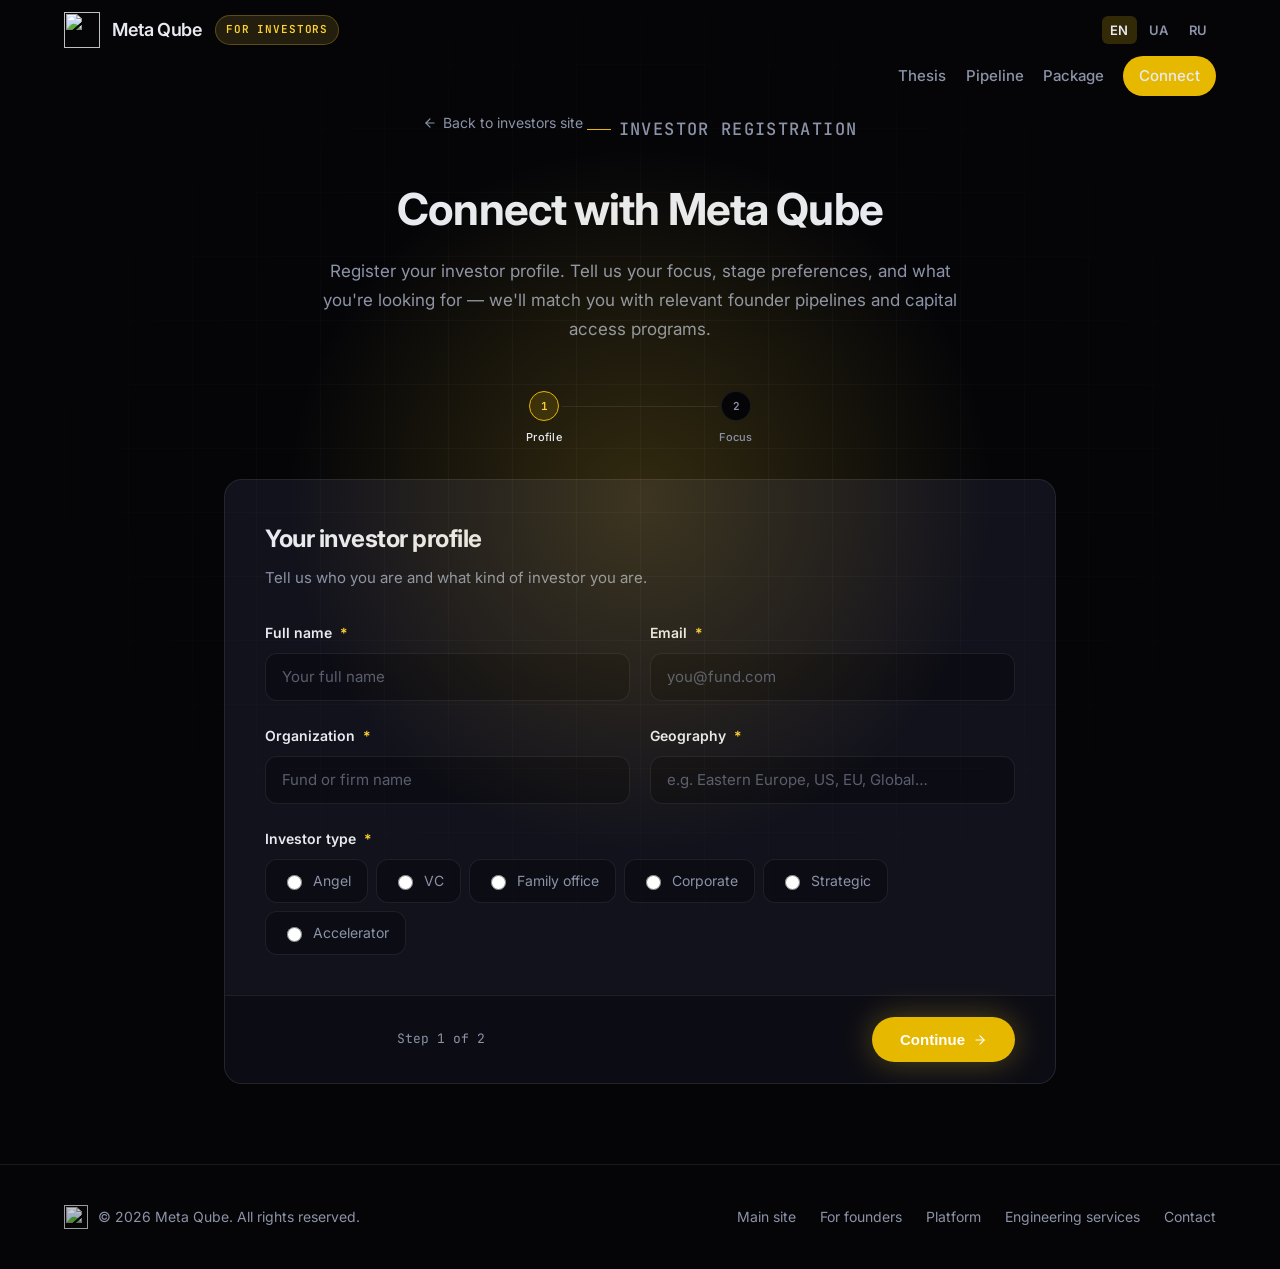
==== commit 8558f669: "Add links to care site" ====
--- a/connect/index.html
+++ b/connect/index.html
@@ -574,6 +574,7 @@
         <a href="https://meta-qube.com/">Main site</a>
         <a href="https://founders.meta-qube.com/">For founders</a>
         <a href="https://platform.meta-qube.com/">Platform</a>
+        <a href="https://care.meta-qube.com/">Engineering services</a>
         <a href="mailto:timur@metarhia.com">Contact</a>
       </div>
     </div>
@@ -755,19 +756,20 @@
           addInput(FIELD_MAP.application_id, data.application_id || '');
           addInput(FIELD_MAP.locale, document.documentElement.lang || 'en');
           addInput(FIELD_MAP.website, data.website || '');
+          if (data.email) addInput('emailAddress', data.email);
           Object.entries(FIELD_MAP).forEach(([key, entryId]) => {
             if (['application_id', 'locale', 'website'].includes(key)) return;
             const val = data[key]; if (val == null || val === '') return;
             if (Array.isArray(val)) addInput(entryId, val.join(', ')); else addInput(entryId, String(val));
           });
-          document.body.appendChild(form); form.submit(); form.remove();
+          document.body.appendChild(form); form.submit(); setTimeout(() => form.remove(), 3000);
         });
       }
 
       btnBack.addEventListener('click', () => { collectStep(currentStep); currentStep--; showStep(currentStep); });
       btnNext.addEventListener('click', () => { collectStep(currentStep); if (!validateStep(currentStep)) return; currentStep++; showStep(currentStep); });
       btnSubmit.addEventListener('click', async () => {
-        collectStep(currentStep);
+        for (let i = 0; i < TOTAL_STEPS; i++) collectStep(i);
         hideSubmitError();
         if (!validateStep(currentStep)) return;
         if (!isFormConfigured()) {
